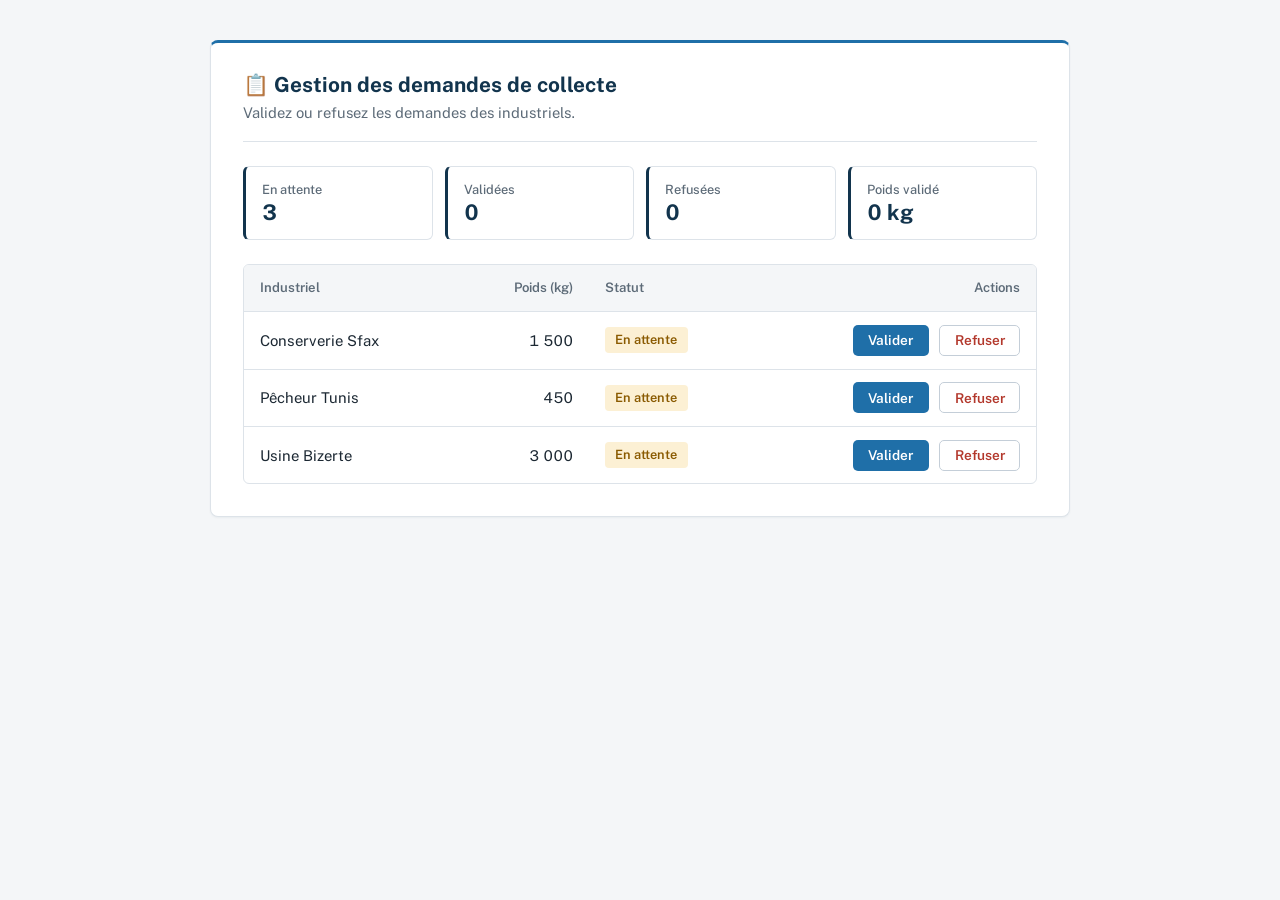
==== demandes.html @ b5359da3 "Add demandes.html for request management" ====
<!DOCTYPE html>
<html lang="fr">
<head>
    <meta charset="UTF-8">
    <meta name="viewport" content="width=device-width, initial-scale=1.0">
    <title>CHITELIX - Gestion des demandes</title>
    <style>
        @import url('https://fonts.googleapis.com/css2?family=Public+Sans:wght@400;500;600;700&display=swap');

        :root {
            --marine: #12344d;
            --bleu: #1f6fa8;
            --fond: #f4f6f8;
            --trait: #dde3e9;
            --trait-fort: #c4ced8;
            --texte: #1c2833;
            --texte-doux: #5d6b78;
            --succes: #1a7f5a;
            --succes-fond: #e3f4ec;
            --attente: #8a5a00;
            --attente-fond: #fcf0d4;
            --danger: #b3382c;
            --danger-fond: #fbe6e3;
        }

        * {
            box-sizing: border-box;
            margin: 0;
            padding: 0;
            font-family: 'Public Sans', 'Segoe UI', Tahoma, sans-serif;
        }

        body {
            min-height: 100vh;
            padding: 2.5rem 1.25rem;
            display: flex;
            justify-content: center;
            align-items: flex-start;
            font-size: 0.97rem;
            line-height: 1.55;
            color: var(--texte);
            background-color: var(--fond);
            font-variant-numeric: tabular-nums;
        }

        .card {
            width: 100%;
            max-width: 860px;
            padding: 1.75rem 2rem 2rem;
            background: #fff;
            border: 1px solid var(--trait);
            border-top: 3px solid var(--bleu);
            border-radius: 8px;
            box-shadow: 0 1px 2px rgba(18, 52, 77, 0.05);
        }

        h1 {
            font-size: 1.3rem;
            font-weight: 700;
            line-height: 1.3;
            color: var(--marine);
            margin-bottom: 0.25rem;
        }

        .description {
            margin-bottom: 1.5rem;
            padding-bottom: 1rem;
            font-size: 0.92rem;
            color: var(--texte-doux);
            border-bottom: 1px solid var(--trait);
        }

        /* Résumé */
        .resume {
            display: grid;
            grid-template-columns: repeat(4, 1fr);
            gap: 0.75rem;
            margin-bottom: 1.5rem;
        }

        .resume-item {
            padding: 0.8rem 1rem;
            border: 1px solid var(--trait);
            border-left: 3px solid var(--marine);
            border-radius: 6px;
        }

        .resume-item dt {
            font-size: 0.8rem;
            font-weight: 500;
            color: var(--texte-doux);
        }

        .resume-item dd {
            font-size: 1.35rem;
            font-weight: 700;
            line-height: 1.25;
            color: var(--marine);
        }

        /* Tableau */
        .table-wrap {
            overflow-x: auto;
            border: 1px solid var(--trait);
            border-radius: 6px;
        }

        table {
            width: 100%;
            border-collapse: collapse;
            font-size: 0.93rem;
        }

        th, td {
            padding: 0.8rem 1rem;
            text-align: left;
            border-bottom: 1px solid var(--trait);
            white-space: nowrap;
        }

        tbody tr:last-child td { border-bottom: none; }

        th {
            background-color: var(--fond);
            font-size: 0.82rem;
            font-weight: 600;
            color: var(--texte-doux);
        }

        th.num, td.num { text-align: right; }
        th.actions, td.actions { text-align: right; }

        tbody tr:hover { background-color: #fafbfc; }

        /* Statuts */
        .statut {
            display: inline-block;
            padding: 0.2rem 0.65rem;
            border-radius: 4px;
            font-size: 0.8rem;
            font-weight: 600;
        }

        .statut.attente { background: var(--attente-fond); color: var(--attente); }
        .statut.validee { background: var(--succes-fond);  color: var(--succes); }
        .statut.refusee { background: var(--danger-fond);  color: var(--danger); }

        /* Boutons */
        button {
            padding: 0.4rem 0.9rem;
            font-size: 0.85rem;
            font-weight: 600;
            border-radius: 5px;
            border: 1px solid transparent;
            cursor: pointer;
            transition: background-color 0.15s, border-color 0.15s;
        }

        button + button { margin-left: 0.4rem; }

        .btn-valider {
            color: #fff;
            background-color: var(--bleu);
        }

        .btn-valider:hover { background-color: var(--marine); }

        .btn-refuser {
            color: var(--danger);
            background-color: #fff;
            border-color: var(--trait-fort);
        }

        .btn-refuser:hover {
            background-color: var(--danger-fond);
            border-color: var(--danger);
        }

        button:focus-visible {
            outline: 3px solid rgba(31, 111, 168, 0.45);
            outline-offset: 2px;
        }

        button:disabled {
            color: var(--texte-doux);
            background-color: #e8edf1;
            border-color: transparent;
            cursor: not-allowed;
        }

        .sr-only {
            position: absolute;
            width: 1px;
            height: 1px;
            overflow: hidden;
            clip: rect(0 0 0 0);
            white-space: nowrap;
        }

        @media (max-width: 640px) {
            body { padding: 1rem 0.75rem; }
            .card { padding: 1.25rem 1rem 1.5rem; }
            .resume { grid-template-columns: repeat(2, 1fr); }
        }

        @media (prefers-reduced-motion: reduce) {
            button { transition: none; }
        }
    </style>
</head>
<body>

    <main class="card">
        <h1>📋 Gestion des demandes de collecte</h1>
        <p class="description">Validez ou refusez les demandes des industriels.</p>

        <dl class="resume" aria-live="polite">
            <div class="resume-item">
                <dt>En attente</dt>
                <dd id="nbAttente">0</dd>
            </div>
            <div class="resume-item">
                <dt>Validées</dt>
                <dd id="nbValidee">0</dd>
            </div>
            <div class="resume-item">
                <dt>Refusées</dt>
                <dd id="nbRefusee">0</dd>
            </div>
            <div class="resume-item">
                <dt>Poids validé</dt>
                <dd id="poidsValide">0 kg</dd>
            </div>
        </dl>

        <div class="table-wrap">
            <table id="tableau-demandes">
                <caption class="sr-only">Demandes de collecte des industriels</caption>
                <thead>
                    <tr>
                        <th scope="col">Industriel</th>
                        <th scope="col" class="num">Poids (kg)</th>
                        <th scope="col">Statut</th>
                        <th scope="col" class="actions">Actions</th>
                    </tr>
                </thead>
                <tbody>
                    <tr data-poids="1500">
                        <td>Conserverie Sfax</td>
                        <td class="num">1&nbsp;500</td>
                        <td><span class="statut attente">En attente</span></td>
                        <td class="actions">
                            <button type="button" class="btn-valider" data-action="validee"
                                    aria-label="Valider la demande de Conserverie Sfax">Valider</button>
                            <button type="button" class="btn-refuser" data-action="refusee"
                                    aria-label="Refuser la demande de Conserverie Sfax">Refuser</button>
                        </td>
                    </tr>
                    <tr data-poids="450">
                        <td>Pêcheur Tunis</td>
                        <td class="num">450</td>
                        <td><span class="statut attente">En attente</span></td>
                        <td class="actions">
                            <button type="button" class="btn-valider" data-action="validee"
                                    aria-label="Valider la demande de Pêcheur Tunis">Valider</button>
                            <button type="button" class="btn-refuser" data-action="refusee"
                                    aria-label="Refuser la demande de Pêcheur Tunis">Refuser</button>
                        </td>
                    </tr>
                    <tr data-poids="3000">
                        <td>Usine Bizerte</td>
                        <td class="num">3&nbsp;000</td>
                        <td><span class="statut attente">En attente</span></td>
                        <td class="actions">
                            <button type="button" class="btn-valider" data-action="validee"
                                    aria-label="Valider la demande de Usine Bizerte">Valider</button>
                            <button type="button" class="btn-refuser" data-action="refusee"
                                    aria-label="Refuser la demande de Usine Bizerte">Refuser</button>
                        </td>
                    </tr>
                </tbody>
            </table>
        </div>
    </main>

    <script>
        const LIBELLES = { validee: 'Validée', refusee: 'Refusée' };
        const tableau = document.getElementById('tableau-demandes');
        const formatKg = (v) => new Intl.NumberFormat('fr-FR').format(v) + ' kg';

        // Met à jour les compteurs à partir de l'état réel du tableau
        function mettreAJourResume() {
            const compter = (classe) => tableau.querySelectorAll(`.statut.${classe}`).length;

            const poidsValide = Array.from(tableau.querySelectorAll('tbody tr'))
                .filter((ligne) => ligne.querySelector('.statut.validee'))
                .reduce((somme, ligne) => somme + Number(ligne.dataset.poids), 0);

            document.getElementById('nbAttente').textContent = compter('attente');
            document.getElementById('nbValidee').textContent = compter('validee');
            document.getElementById('nbRefusee').textContent = compter('refusee');
            document.getElementById('poidsValide').textContent = formatKg(poidsValide);
        }

        // Un seul écouteur pour tous les boutons du tableau (délégation d'événements)
        tableau.addEventListener('click', (event) => {
            const bouton = event.target.closest('button[data-action]');
            if (!bouton || bouton.disabled) return;

            const ligne = bouton.closest('tr');
            const action = bouton.dataset.action;
            const statut = ligne.querySelector('.statut');

            statut.textContent = LIBELLES[action];
            statut.className = `statut ${action}`;

            // La demande est traitée : on verrouille ses deux boutons
            ligne.querySelectorAll('button').forEach((b) => { b.disabled = true; });

            mettreAJourResume();
        });

        mettreAJourResume();
    </script>

</body>
</html>
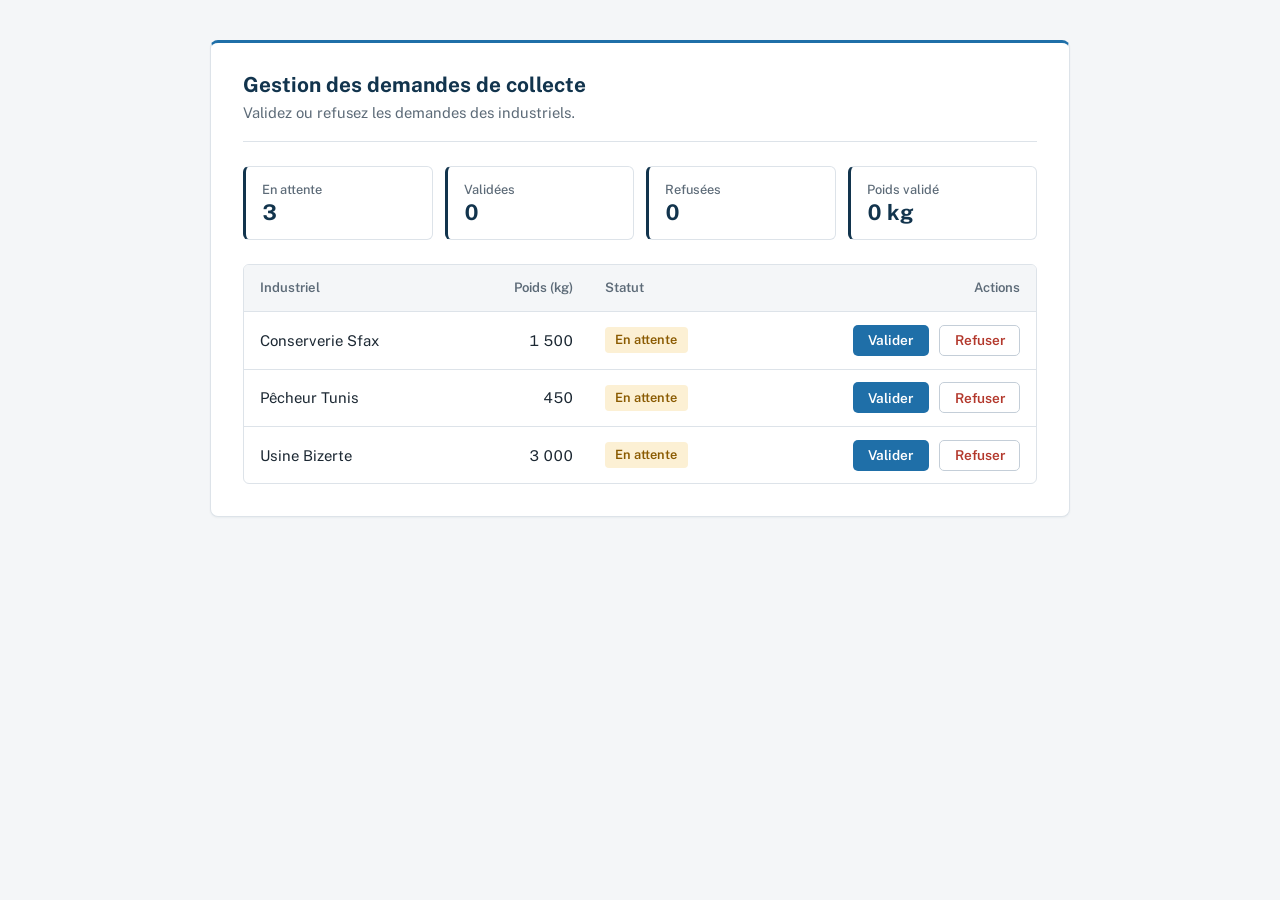
==== commit f80c32aa: "Remove emoji from header in demandes.html" ====
--- a/demandes.html
+++ b/demandes.html
@@ -211,7 +211,7 @@
 <body>
 
     <main class="card">
-        <h1>📋 Gestion des demandes de collecte</h1>
+        <h1> Gestion des demandes de collecte</h1>
         <p class="description">Validez ou refusez les demandes des industriels.</p>
 
         <dl class="resume" aria-live="polite">
